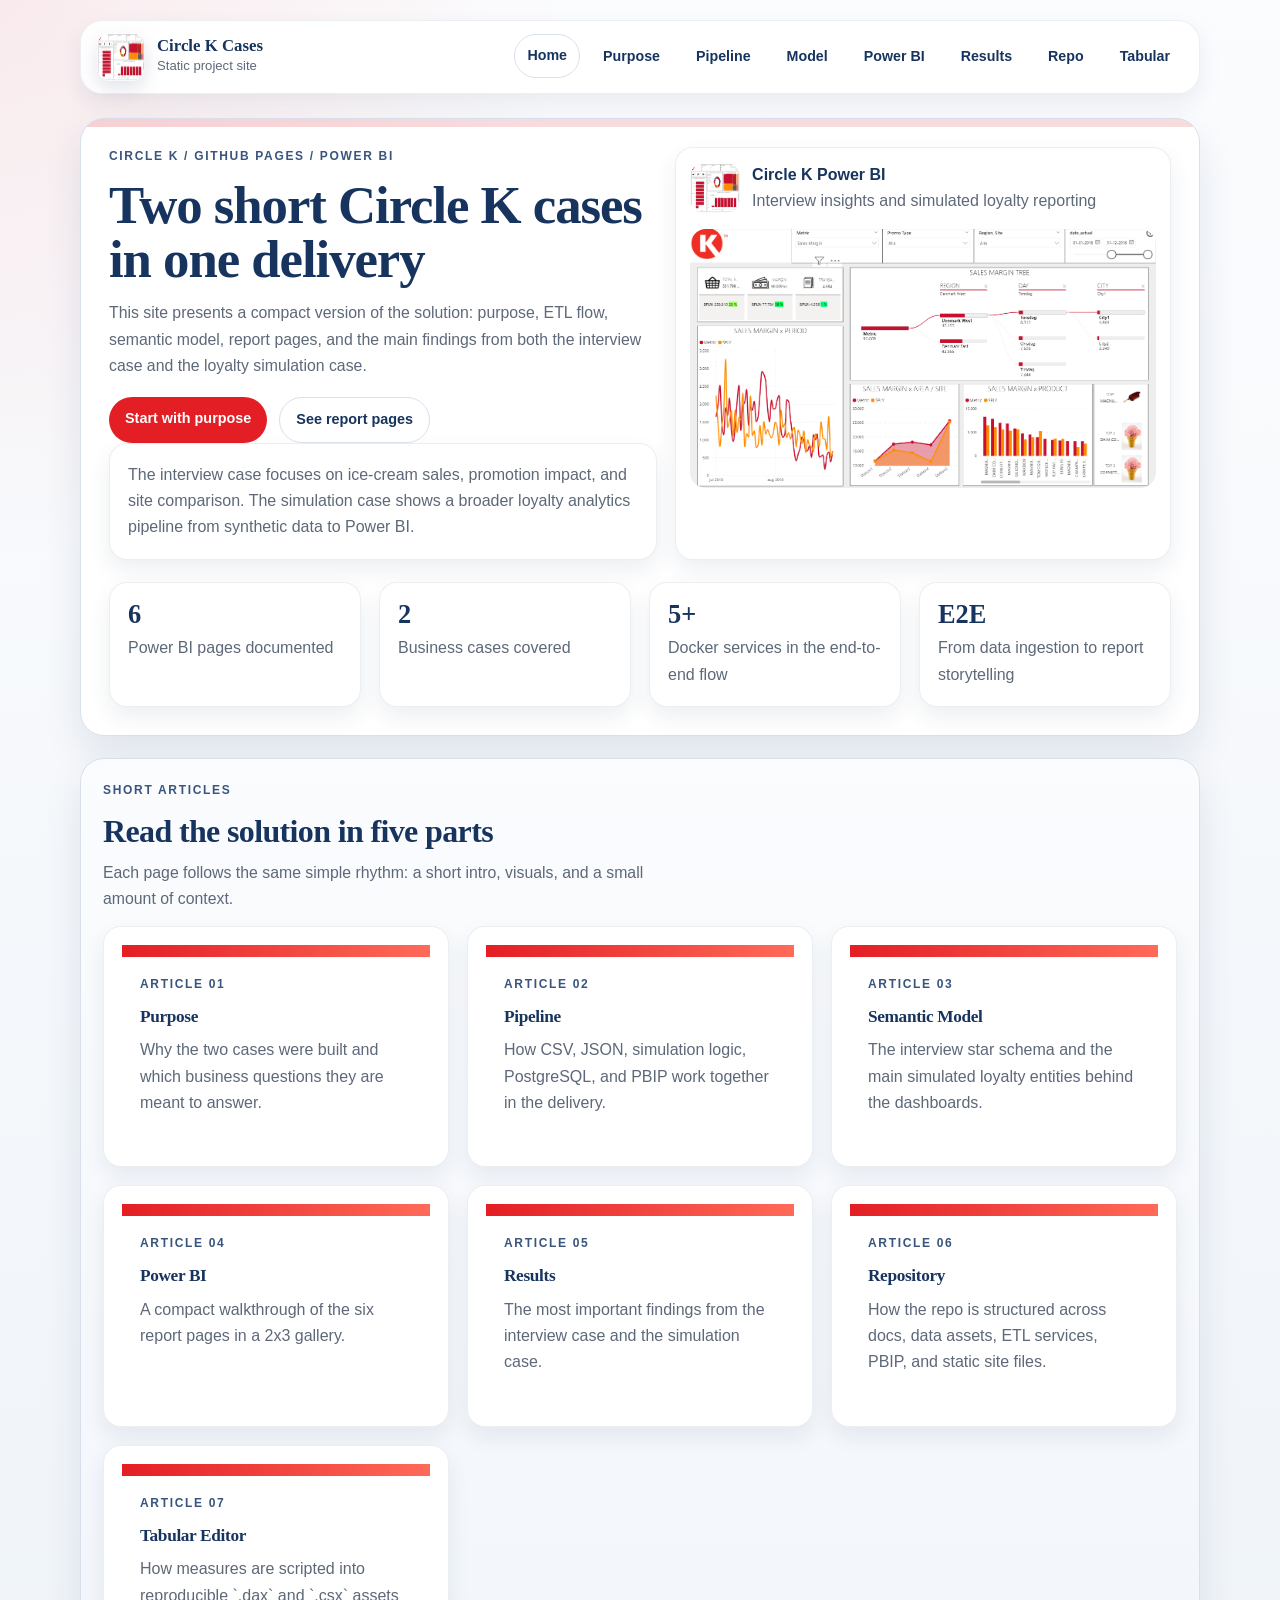
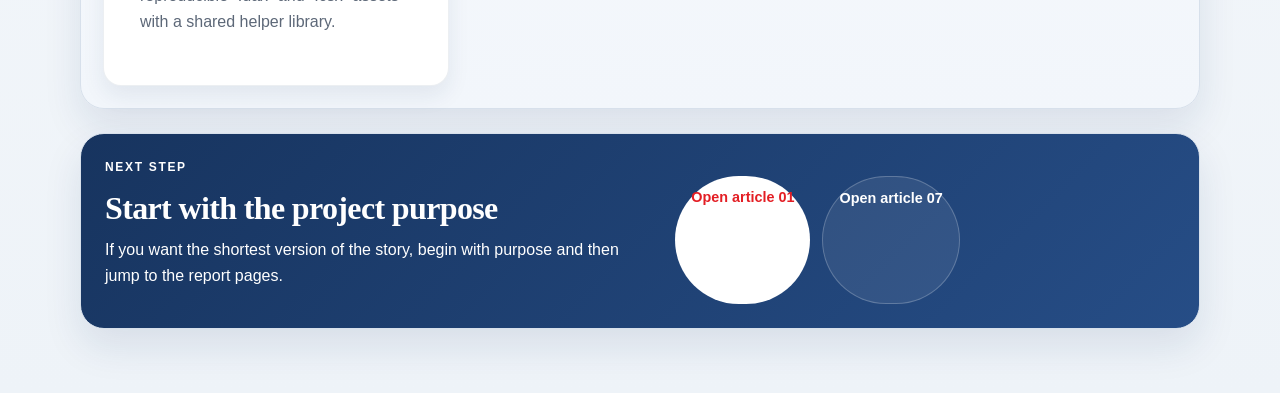
==== site/html/index.html @ 90e8ce18 "Add project site and refresh root documentation" ====
<!doctype html>
<html lang="en">
<head>
  <meta charset="utf-8" />
  <meta name="viewport" content="width=device-width, initial-scale=1" />
  <title>Circle K | Data & Analytics Cases</title>
  <meta name="description" content="Static GitHub Pages-ready site for the Circle K interview and loyalty simulation cases." />
  <link rel="stylesheet" href="../css/base.css" />
  <link rel="stylesheet" href="../css/layout.css" />
  <link rel="stylesheet" href="../css/blocks.css" />
</head>
<body>
  <div class="site-shell">
    <header class="topbar">
      <a class="brand" href="./index.html">
        <img src="../assets/simulation/logo.png" alt="Circle K logo" />
        <div>
          <div class="brand-title">Circle K Cases</div>
          <div class="brand-subtitle">Static project site</div>
        </div>
      </a>
      <nav class="nav-links" aria-label="Main navigation">
        <a class="active" href="./index.html">Home</a>
        <a href="./project-purpose.html">Purpose</a>
        <a href="./architecture-pipeline.html">Pipeline</a>
        <a href="./semantic-model.html">Model</a>
        <a href="./power-bi-report.html">Power BI</a>
        <a href="./results.html">Results</a>
        <a href="./repository.html">Repo</a>
        <a href="./tabular-editor.html">Tabular</a>
      </nav>
    </header>

    <section class="hero">
      <div class="hero-grid">
        <div>
          <div class="eyebrow">Circle K / GitHub Pages / Power BI</div>
          <h1>Two short Circle K cases in one delivery</h1>
          <p class="lead">
            This site presents a compact version of the solution: purpose, ETL flow, semantic model,
            report pages, and the main findings from both the interview case and the loyalty simulation case.
          </p>
          <div class="button-row">
            <a class="button button-primary" href="./project-purpose.html">Start with purpose</a>
            <a class="button button-secondary" href="./power-bi-report.html">See report pages</a>
          </div>
          <div class="hero-note">
            The interview case focuses on ice-cream sales, promotion impact, and site comparison.
            The simulation case shows a broader loyalty analytics pipeline from synthetic data to Power BI.
          </div>
        </div>

        <div class="visual-card">
          <div class="visual-header">
            <img src="../assets/simulation/logo.png" alt="Circle K logo" />
            <div>
              <strong style="display:block; color: var(--ck-blue);">Circle K Power BI</strong>
              <span>Interview insights and simulated loyalty reporting</span>
            </div>
          </div>
          <img src="../assets/interview/page1.png" alt="Circle K dashboard overview" />
        </div>
      </div>

      <div class="stats-grid">
        <div class="stat-card">
          <strong>6</strong>
          <span>Power BI pages documented</span>
        </div>
        <div class="stat-card">
          <strong>2</strong>
          <span>Business cases covered</span>
        </div>
        <div class="stat-card">
          <strong>5+</strong>
          <span>Docker services in the end-to-end flow</span>
        </div>
        <div class="stat-card">
          <strong>E2E</strong>
          <span>From data ingestion to report storytelling</span>
        </div>
      </div>
    </section>

    <section class="section-panel">
      <div class="section-header">
        <div class="kicker">Short articles</div>
        <h2>Read the solution in five parts</h2>
        <p class="lead">
          Each page follows the same simple rhythm: a short intro, visuals, and a small amount of context.
        </p>
      </div>

        <div class="article-grid">
        <a class="feature-card" href="./project-purpose.html">
          <div class="card-band"></div>
          <div class="feature-copy">
            <div class="tile-meta">Article 01</div>
            <h3>Purpose</h3>
            <p>Why the two cases were built and which business questions they are meant to answer.</p>
          </div>
        </a>

        <a class="feature-card" href="./architecture-pipeline.html">
          <div class="card-band"></div>
          <div class="feature-copy">
            <div class="tile-meta">Article 02</div>
            <h3>Pipeline</h3>
            <p>How CSV, JSON, simulation logic, PostgreSQL, and PBIP work together in the delivery.</p>
          </div>
        </a>

        <a class="feature-card" href="./semantic-model.html">
          <div class="card-band"></div>
          <div class="feature-copy">
            <div class="tile-meta">Article 03</div>
            <h3>Semantic Model</h3>
            <p>The interview star schema and the main simulated loyalty entities behind the dashboards.</p>
          </div>
        </a>

        <a class="feature-card" href="./power-bi-report.html">
          <div class="card-band"></div>
          <div class="feature-copy">
            <div class="tile-meta">Article 04</div>
            <h3>Power BI</h3>
            <p>A compact walkthrough of the six report pages in a 2x3 gallery.</p>
          </div>
        </a>

        <a class="feature-card" href="./results.html">
          <div class="card-band"></div>
          <div class="feature-copy">
            <div class="tile-meta">Article 05</div>
            <h3>Results</h3>
            <p>The most important findings from the interview case and the simulation case.</p>
          </div>
        </a>

        <a class="feature-card" href="./repository.html">
          <div class="card-band"></div>
          <div class="feature-copy">
            <div class="tile-meta">Article 06</div>
            <h3>Repository</h3>
            <p>How the repo is structured across docs, data assets, ETL services, PBIP, and static site files.</p>
          </div>
        </a>

        <a class="feature-card" href="./tabular-editor.html">
          <div class="card-band"></div>
          <div class="feature-copy">
            <div class="tile-meta">Article 07</div>
            <h3>Tabular Editor</h3>
            <p>How measures are scripted into reproducible `.dax` and `.csx` assets with a shared helper library.</p>
          </div>
        </a>
      </div>
    </section>

    <section class="footer-cta">
      <div>
        <div class="kicker">Next step</div>
        <h2>Start with the project purpose</h2>
        <p>
          If you want the shortest version of the story, begin with purpose and then jump to the report pages.
        </p>
      </div>
      <div class="button-row">
        <a class="button button-primary" href="./project-purpose.html">Open article 01</a>
        <a class="button button-secondary" href="./tabular-editor.html">Open article 07</a>
      </div>
    </section>
  </div>
</body>
</html>
---- site/css/base.css ----
:root {
  --ck-red: #e31e24;
  --ck-red-deep: #bf171d;
  --ck-blue: #17345f;
  --ck-blue-soft: #39557e;
  --ck-ice: #edf3fb;
  --ck-paper: #ffffff;
  --ck-paper-soft: #f8fafc;
  --ck-ink: #18212e;
  --ck-muted: #5d6878;
  --ck-line: #d7e0eb;
  --shadow-lg: 0 18px 38px rgba(23, 52, 95, 0.1);
  --shadow-sm: 0 10px 22px rgba(23, 52, 95, 0.08);
  --radius-xl: 24px;
  --radius-lg: 18px;
  --content: 1160px;
}

* {
  box-sizing: border-box;
}

html {
  scroll-behavior: smooth;
}

body {
  background:
    radial-gradient(circle at top left, rgba(227, 30, 36, 0.08), transparent 24%),
    linear-gradient(180deg, #fbfcfe 0%, #eef3f8 100%);
  color: var(--ck-ink);
  font-family: "Segoe UI", "Trebuchet MS", sans-serif;
  line-height: 1.65;
  margin: 0;
}

a {
  color: inherit;
}

img {
  display: block;
  max-width: 100%;
}

h1,
h2,
h3 {
  color: var(--ck-blue);
  font-family: Georgia, "Times New Roman", serif;
  letter-spacing: -0.02em;
  margin: 0;
}

h1 {
  font-size: clamp(2.1rem, 4.7vw, 3.3rem);
  line-height: 1.02;
  margin-bottom: 14px;
}

h2 {
  font-size: clamp(1.4rem, 3vw, 2rem);
  line-height: 1.15;
  margin-bottom: 10px;
}

h3 {
  font-size: 1.08rem;
  margin-bottom: 6px;
}

p {
  margin: 0 0 14px;
}

ul {
  margin: 0;
  padding-left: 20px;
}

li {
  margin-bottom: 8px;
}

.lead {
  color: var(--ck-muted);
  font-size: 0.99rem;
  max-width: 62ch;
}

.eyebrow,
.kicker,
.page-meta,
.tile-meta {
  color: var(--ck-blue-soft);
  font-size: 0.75rem;
  font-weight: 800;
  letter-spacing: 0.14em;
  text-transform: uppercase;
}

.eyebrow,
.kicker,
.page-meta {
  margin-bottom: 12px;
}
---- site/css/layout.css ----
.site-shell {
  margin: 0 auto;
  max-width: var(--content);
  padding: 20px 20px 64px;
}

.topbar {
  align-items: center;
  backdrop-filter: blur(10px);
  background: rgba(255, 255, 255, 0.94);
  border: 1px solid rgba(23, 52, 95, 0.08);
  border-radius: 22px;
  box-shadow: var(--shadow-sm);
  display: flex;
  gap: 14px;
  justify-content: space-between;
  margin-bottom: 24px;
  padding: 12px 16px;
  position: sticky;
  top: 16px;
  z-index: 20;
}

.brand {
  align-items: center;
  display: flex;
  gap: 12px;
  text-decoration: none;
}

.brand img {
  border-radius: 14px;
  box-shadow: 0 8px 18px rgba(23, 52, 95, 0.12);
  height: 48px;
  width: 48px;
}

.brand-title {
  color: var(--ck-blue);
  font-family: Georgia, "Times New Roman", serif;
  font-size: 1.05rem;
  font-weight: 700;
  line-height: 1.1;
}

.brand-subtitle {
  color: var(--ck-muted);
  font-size: 0.82rem;
}

.nav-links {
  display: flex;
  flex-wrap: wrap;
  gap: 10px;
}

.nav-links a {
  border: 1px solid transparent;
  border-radius: 999px;
  color: var(--ck-blue);
  font-size: 0.89rem;
  font-weight: 700;
  padding: 9px 12px;
  text-decoration: none;
  transition: background 0.18s ease, border-color 0.18s ease, transform 0.18s ease;
}

.nav-links a:hover,
.nav-links a.active {
  background: var(--ck-paper);
  border-color: var(--ck-line);
  transform: translateY(-1px);
}

.hero-grid,
.page-hero-grid,
.stats-grid,
.article-grid,
.gallery-grid,
.story-grid,
.article-layout,
.footer-cta {
  display: grid;
  gap: 18px;
}

.hero-grid,
.page-hero-grid,
.article-layout,
.footer-cta {
  grid-template-columns: 1.05fr 0.95fr;
}

.stats-grid {
  grid-template-columns: repeat(4, minmax(0, 1fr));
  margin-top: 22px;
}

.article-grid {
  grid-template-columns: repeat(3, minmax(0, 1fr));
}

.gallery-grid {
  grid-template-columns: repeat(3, minmax(0, 1fr));
}

.story-grid {
  grid-template-columns: repeat(2, minmax(0, 1fr));
}

.sidebar-column {
  display: grid;
  gap: 18px;
  height: fit-content;
  position: sticky;
  top: 100px;
}

.button-row {
  display: flex;
  flex-wrap: wrap;
  gap: 12px;
  margin-top: 18px;
}

.tag-row {
  display: flex;
  flex-wrap: wrap;
  gap: 10px;
}

@media (max-width: 980px) {
  .hero-grid,
  .page-hero-grid,
  .article-layout,
  .footer-cta,
  .stats-grid,
  .article-grid,
  .gallery-grid,
  .story-grid {
    grid-template-columns: 1fr;
  }

  .sidebar-column {
    position: static;
  }
}

@media (max-width: 760px) {
  .topbar {
    align-items: flex-start;
    flex-direction: column;
  }

  .site-shell {
    padding-inline: 14px;
  }
}
---- site/css/blocks.css ----
.hero,
.page-hero,
.section-panel,
.footer-cta {
  border: 1px solid var(--ck-line);
  border-radius: var(--radius-xl);
  box-shadow: var(--shadow-lg);
}

.hero,
.page-hero {
  background:
    linear-gradient(180deg, rgba(227, 30, 36, 0.14) 0, rgba(227, 30, 36, 0.14) 8px, #ffffff 8px, #ffffff 100%);
  overflow: hidden;
  padding: 28px;
}

.page-hero {
  margin-bottom: 20px;
  padding: 24px;
}

.section-panel {
  background: linear-gradient(180deg, #fbfcfe 0%, #f2f6fb 100%);
  margin-top: 22px;
  padding: 22px;
}

.section-panel.plain {
  background: var(--ck-paper);
}

.button {
  border-radius: 999px;
  font-size: 0.9rem;
  font-weight: 800;
  padding: 10px 16px;
  text-decoration: none;
  transition: transform 0.18s ease, box-shadow 0.18s ease;
}

.button:hover {
  box-shadow: 0 12px 24px rgba(23, 52, 95, 0.16);
  transform: translateY(-1px);
}

.button-primary {
  background: var(--ck-red);
  color: #fff;
}

.button-secondary {
  background: #fff;
  border: 1px solid var(--ck-line);
  color: var(--ck-blue);
}

.hero-note,
.quote-block,
.sidebar-card,
.story-card,
.stat-card,
.feature-card,
.gallery-card,
.visual-card,
.article-body {
  background: var(--ck-paper);
  border: 1px solid rgba(23, 52, 95, 0.08);
  border-radius: var(--radius-lg);
  box-shadow: var(--shadow-sm);
}

.hero-note,
.quote-block,
.sidebar-card,
.story-card,
.stat-card,
.feature-card,
.gallery-card,
.article-body {
  padding: 18px;
}

.quote-block,
.hero-note {
  color: var(--ck-muted);
}

.visual-card {
  overflow: hidden;
  padding: 14px;
}

.visual-card img,
.gallery-card img,
.feature-card img {
  border-radius: 16px;
}

.visual-header {
  align-items: center;
  display: flex;
  gap: 12px;
  margin-bottom: 14px;
}

.visual-header img {
  border-radius: 14px;
  height: 50px;
  width: 50px;
}

.visual-header span,
.story-card p,
.feature-card p,
.gallery-card p,
.sidebar-card p,
.stat-card span {
  color: var(--ck-muted);
}

.stat-card strong {
  color: var(--ck-blue);
  display: block;
  font-family: Georgia, "Times New Roman", serif;
  font-size: 1.65rem;
  line-height: 1;
  margin-bottom: 8px;
}

.feature-card,
.gallery-card {
  overflow: hidden;
  text-decoration: none;
}

.card-band {
  background: linear-gradient(90deg, var(--ck-red) 0%, #ff6a59 100%);
  height: 12px;
}

.feature-copy,
.gallery-copy {
  padding: 18px;
}

.tile-meta {
  margin-bottom: 8px;
}

.tag {
  background: rgba(227, 30, 36, 0.1);
  border-radius: 999px;
  color: var(--ck-red-deep);
  display: inline-flex;
  font-size: 0.8rem;
  font-weight: 800;
  padding: 6px 10px;
}

.article-body section + section {
  border-top: 1px solid var(--ck-line);
  margin-top: 20px;
  padding-top: 20px;
}

.footer-cta {
  background: linear-gradient(135deg, #17345f 0%, #264d86 100%);
  color: #fff;
  margin-top: 24px;
  padding: 24px;
}

.footer-cta h2,
.footer-cta p,
.footer-cta .kicker {
  color: #fff;
}

.footer-cta .button-primary {
  background: #fff;
  color: var(--ck-red);
}

.footer-cta .button-secondary {
  background: rgba(255, 255, 255, 0.08);
  border-color: rgba(255, 255, 255, 0.22);
  color: #fff;
}
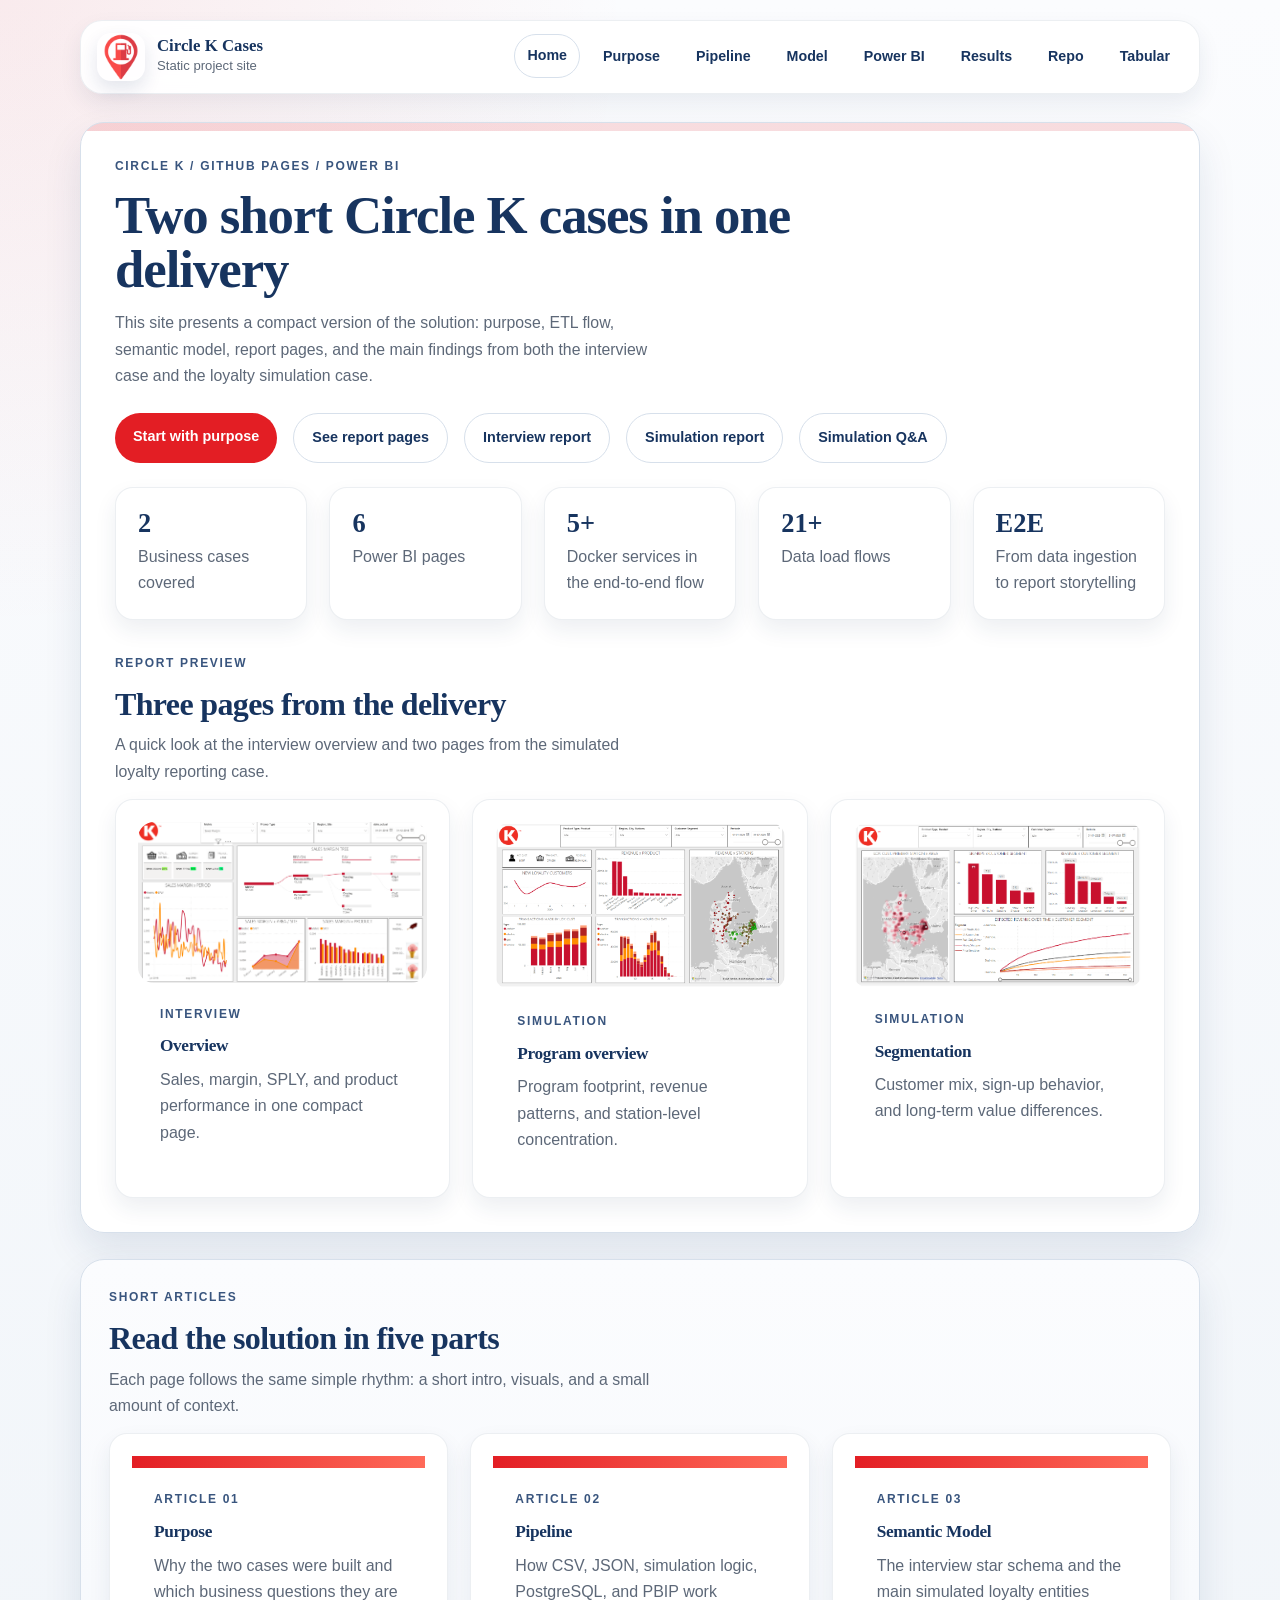
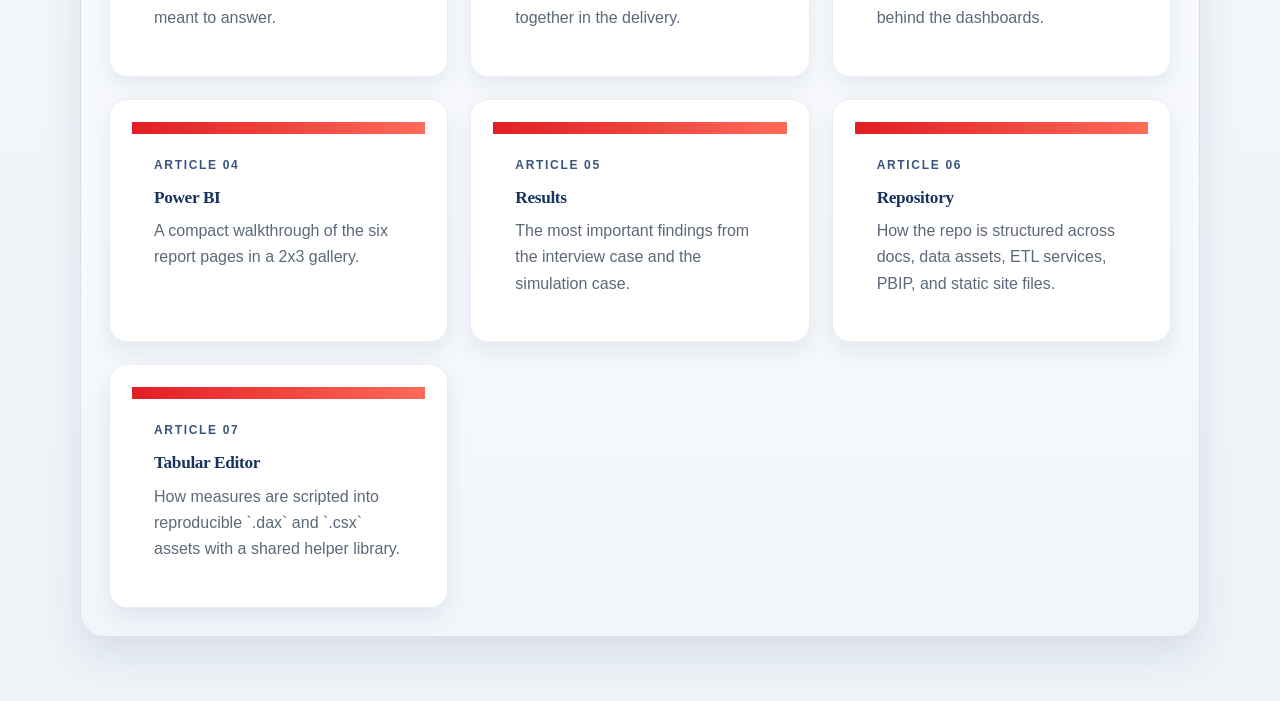
==== commit bca0aa89: "Refine homepage and repository site sections" ====
--- a/site/html/index.html
+++ b/site/html/index.html
@@ -31,53 +31,81 @@
       </nav>
     </header>
 
-    <section class="hero">
-      <div class="hero-grid">
-        <div>
-          <div class="eyebrow">Circle K / GitHub Pages / Power BI</div>
-          <h1>Two short Circle K cases in one delivery</h1>
-          <p class="lead">
-            This site presents a compact version of the solution: purpose, ETL flow, semantic model,
-            report pages, and the main findings from both the interview case and the loyalty simulation case.
-          </p>
-          <div class="button-row">
-            <a class="button button-primary" href="./project-purpose.html">Start with purpose</a>
-            <a class="button button-secondary" href="./power-bi-report.html">See report pages</a>
-          </div>
-          <div class="hero-note">
-            The interview case focuses on ice-cream sales, promotion impact, and site comparison.
-            The simulation case shows a broader loyalty analytics pipeline from synthetic data to Power BI.
-          </div>
-        </div>
+    <section class="hero home-hero">
+      <div class="home-hero-intro">
+        <div class="eyebrow">Circle K / GitHub Pages / Power BI</div>
+        <h1>Two short Circle K cases in one delivery</h1>
+        <p class="lead">
+          This site presents a compact version of the solution: purpose, ETL flow, semantic model,
+          report pages, and the main findings from both the interview case and the loyalty simulation case.
+        </p>
+      </div>
 
-        <div class="visual-card">
-          <div class="visual-header">
-            <img src="../assets/simulation/logo.png" alt="Circle K logo" />
-            <div>
-              <strong style="display:block; color: var(--ck-blue);">Circle K Power BI</strong>
-              <span>Interview insights and simulated loyalty reporting</span>
-            </div>
-          </div>
-          <img src="../assets/interview/page1.png" alt="Circle K dashboard overview" />
-        </div>
+      <div class="button-row hero-actions">
+        <a class="button button-primary" href="./project-purpose.html">Start with purpose</a>
+        <a class="button button-secondary" href="./power-bi-report.html">See report pages</a>
+        <a class="button button-secondary" href="https://github.com/AbrahimBorgiPrivat/Cirkle-K/blob/main/docs/interview/Homework%20-%20Circle%20K.pdf" target="_blank" rel="noreferrer">Interview report</a>
+        <a class="button button-secondary" href="https://github.com/AbrahimBorgiPrivat/Cirkle-K/blob/main/docs/simulation/Abrahim_Borgi_CircleK_Simulation_Project.pdf" target="_blank" rel="noreferrer">Simulation report</a>
+        <a class="button button-secondary" href="https://github.com/AbrahimBorgiPrivat/Cirkle-K/blob/main/docs/simulation/Abrahim_Borgi_CircleK_Case_QA.pdf" target="_blank" rel="noreferrer">Simulation Q&amp;A</a>
       </div>
 
       <div class="stats-grid">
         <div class="stat-card">
-          <strong>6</strong>
-          <span>Power BI pages documented</span>
+          <strong>2</strong>
+          <span>Business cases covered</span>
         </div>
         <div class="stat-card">
-          <strong>2</strong>
-          <span>Business cases covered</span>
+          <strong>6</strong>
+          <span>Power BI pages</span>
         </div>
         <div class="stat-card">
           <strong>5+</strong>
           <span>Docker services in the end-to-end flow</span>
         </div>
         <div class="stat-card">
+          <strong>21+</strong>
+          <span>Data load flows</span>
+        </div>
+        <div class="stat-card">
           <strong>E2E</strong>
           <span>From data ingestion to report storytelling</span>
+        </div>
+      </div>
+
+      <div class="section-header home-gallery-header">
+        <div class="kicker">Report preview</div>
+        <h2>Three pages from the delivery</h2>
+        <p class="lead">
+          A quick look at the interview overview and two pages from the simulated loyalty reporting case.
+        </p>
+      </div>
+
+      <div class="gallery-grid home-report-grid">
+        <div class="gallery-card">
+          <img src="../assets/interview/page1.png" alt="Interview overview report page" />
+          <div class="gallery-copy">
+            <div class="tile-meta">Interview</div>
+            <h3>Overview</h3>
+            <p>Sales, margin, SPLY, and product performance in one compact page.</p>
+          </div>
+        </div>
+
+        <div class="gallery-card">
+          <img src="../assets/simulation/page1.png" alt="Simulation overview report page" />
+          <div class="gallery-copy">
+            <div class="tile-meta">Simulation</div>
+            <h3>Program overview</h3>
+            <p>Program footprint, revenue patterns, and station-level concentration.</p>
+          </div>
+        </div>
+
+        <div class="gallery-card">
+          <img src="../assets/simulation/page2.png" alt="Simulation segmentation report page" />
+          <div class="gallery-copy">
+            <div class="tile-meta">Simulation</div>
+            <h3>Segmentation</h3>
+            <p>Customer mix, sign-up behavior, and long-term value differences.</p>
+          </div>
         </div>
       </div>
     </section>
@@ -157,19 +185,6 @@
       </div>
     </section>
 
-    <section class="footer-cta">
-      <div>
-        <div class="kicker">Next step</div>
-        <h2>Start with the project purpose</h2>
-        <p>
-          If you want the shortest version of the story, begin with purpose and then jump to the report pages.
-        </p>
-      </div>
-      <div class="button-row">
-        <a class="button button-primary" href="./project-purpose.html">Open article 01</a>
-        <a class="button button-secondary" href="./tabular-editor.html">Open article 07</a>
-      </div>
-    </section>
   </div>
 </body>
 </html>
--- a/site/css/layout.css
+++ b/site/css/layout.css
@@ -14,7 +14,7 @@
   display: flex;
   gap: 14px;
   justify-content: space-between;
-  margin-bottom: 24px;
+  margin-bottom: 28px;
   padding: 12px 16px;
   position: sticky;
   top: 16px;
@@ -81,7 +81,7 @@
 .article-layout,
 .footer-cta {
   display: grid;
-  gap: 18px;
+  gap: 22px;
 }
 
 .hero-grid,
@@ -91,8 +91,12 @@
   grid-template-columns: 1.05fr 0.95fr;
 }
 
+.article-layout {
+  margin-top: 34px;
+}
+
 .stats-grid {
-  grid-template-columns: repeat(4, minmax(0, 1fr));
+  grid-template-columns: repeat(5, minmax(0, 1fr));
   margin-top: 22px;
 }
 
@@ -104,13 +108,17 @@
   grid-template-columns: repeat(3, minmax(0, 1fr));
 }
 
+.gallery-grid.two {
+  grid-template-columns: repeat(2, minmax(0, 1fr));
+}
+
 .story-grid {
   grid-template-columns: repeat(2, minmax(0, 1fr));
 }
 
 .sidebar-column {
   display: grid;
-  gap: 18px;
+  gap: 22px;
   height: fit-content;
   position: sticky;
   top: 100px;
@@ -120,7 +128,7 @@
   display: flex;
   flex-wrap: wrap;
   gap: 12px;
-  margin-top: 18px;
+  margin-top: 20px;
 }
 
 .tag-row {
--- a/site/css/blocks.css
+++ b/site/css/blocks.css
@@ -12,18 +12,18 @@
   background:
     linear-gradient(180deg, rgba(227, 30, 36, 0.14) 0, rgba(227, 30, 36, 0.14) 8px, #ffffff 8px, #ffffff 100%);
   overflow: hidden;
-  padding: 28px;
+  padding: 34px;
 }
 
 .page-hero {
-  margin-bottom: 20px;
-  padding: 24px;
+  margin-bottom: 24px;
+  padding: 30px;
 }
 
 .section-panel {
   background: linear-gradient(180deg, #fbfcfe 0%, #f2f6fb 100%);
-  margin-top: 22px;
-  padding: 22px;
+  margin-top: 26px;
+  padding: 28px;
 }
 
 .section-panel.plain {
@@ -34,7 +34,7 @@
   border-radius: 999px;
   font-size: 0.9rem;
   font-weight: 800;
-  padding: 10px 16px;
+  padding: 12px 18px;
   text-decoration: none;
   transition: transform 0.18s ease, box-shadow 0.18s ease;
 }
@@ -78,7 +78,7 @@
 .feature-card,
 .gallery-card,
 .article-body {
-  padding: 18px;
+  padding: 22px;
 }
 
 .quote-block,
@@ -86,9 +86,79 @@
   color: var(--ck-muted);
 }
 
+.quote-block h3,
+.hero-note h3 {
+  color: var(--ck-blue);
+  font-family: Georgia, "Times New Roman", serif;
+  font-size: 1.2rem;
+  margin-bottom: 10px;
+}
+
+.hero .button-row {
+  gap: 16px;
+  margin-bottom: 24px;
+  margin-top: 24px;
+}
+
+.home-hero-intro {
+  max-width: 760px;
+}
+
+.hero-actions {
+  margin-top: 26px;
+}
+
+.home-gallery-header {
+  margin-top: 34px;
+}
+
+.compact-list {
+  display: grid;
+  gap: 10px;
+  list-style: none;
+  margin: 0;
+  padding: 0;
+}
+
+.compact-list li {
+  border-top: 1px solid rgba(23, 52, 95, 0.08);
+  padding-top: 10px;
+}
+
+.compact-list li:first-child {
+  border-top: 0;
+  padding-top: 0;
+}
+
+.quote-block p:last-child,
+.hero-note p:last-child,
+.sidebar-card p:last-child,
+.gallery-copy p:last-child,
+.feature-copy p:last-child,
+.article-body p:last-child {
+  margin-bottom: 0;
+}
+
 .visual-card {
   overflow: hidden;
   padding: 14px;
+}
+
+.repo-visual {
+  padding: 0;
+}
+
+.repo-tree {
+  background:
+    linear-gradient(180deg, rgba(227, 30, 36, 0.08) 0, rgba(227, 30, 36, 0.08) 8px, #f7fafe 8px, #f7fafe 100%);
+  color: var(--ck-blue);
+  font-family: Consolas, "Courier New", monospace;
+  font-size: 0.94rem;
+  line-height: 1.65;
+  margin: 0;
+  overflow-x: auto;
+  padding: 24px 26px;
+  white-space: pre;
 }
 
 .visual-card img,
@@ -141,7 +211,7 @@
 
 .feature-copy,
 .gallery-copy {
-  padding: 18px;
+  padding: 22px;
 }
 
 .tile-meta {
@@ -160,8 +230,8 @@
 
 .article-body section + section {
   border-top: 1px solid var(--ck-line);
-  margin-top: 20px;
-  padding-top: 20px;
+  margin-top: 24px;
+  padding-top: 24px;
 }
 
 .footer-cta {
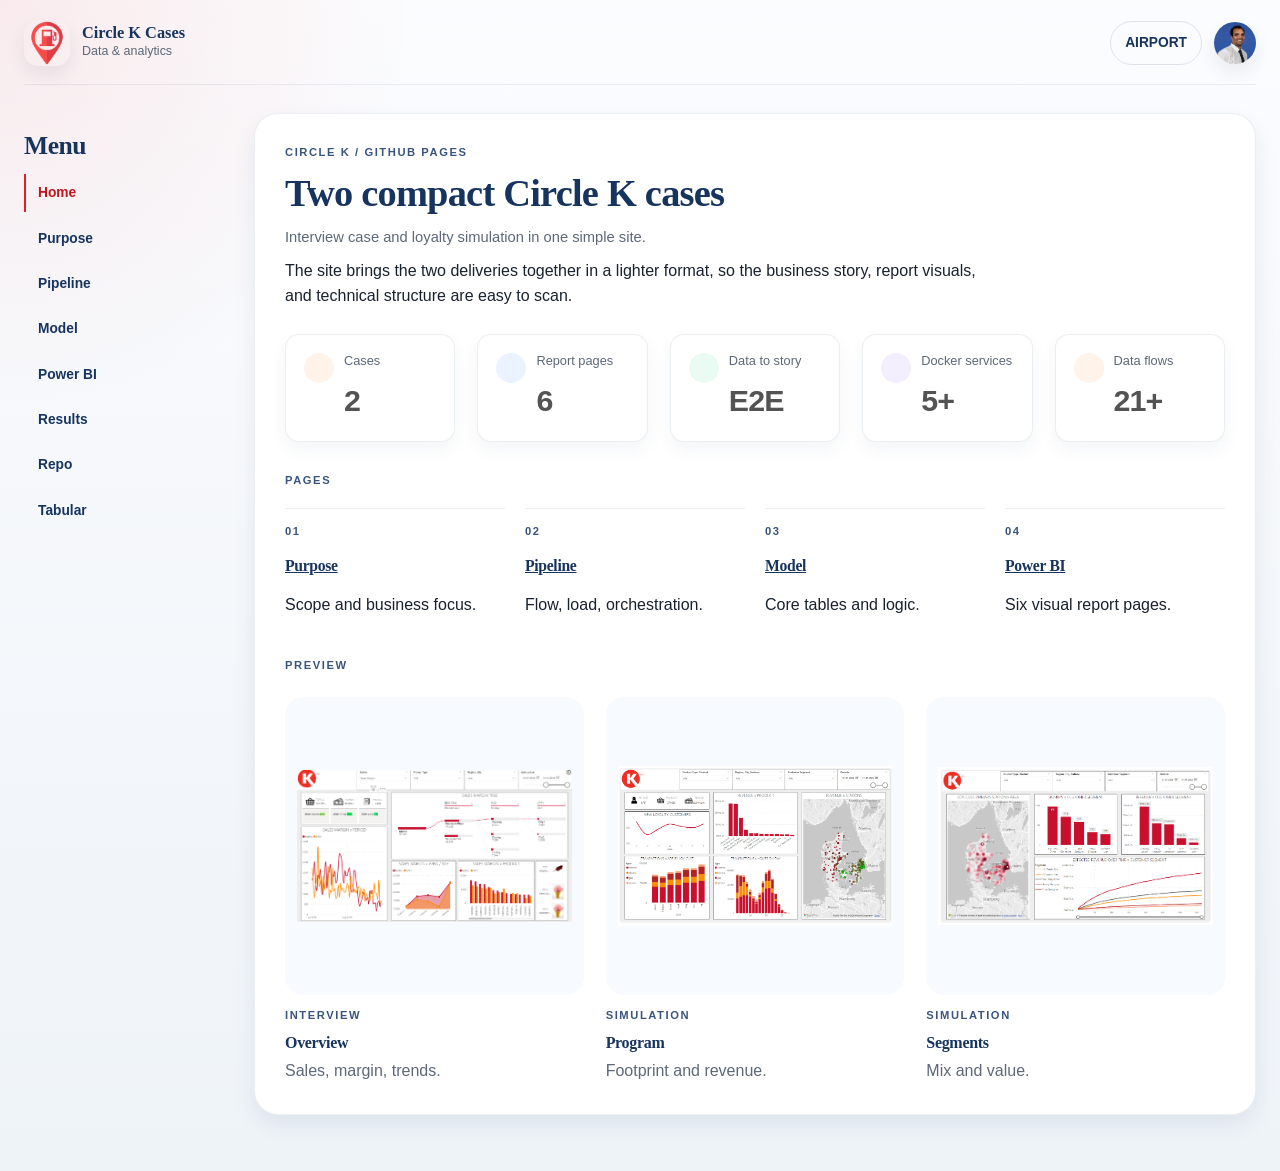
==== commit 1fb30ba6: "Modified design for github pages" ====
--- a/site/html/index.html
+++ b/site/html/index.html
@@ -3,7 +3,7 @@
 <head>
   <meta charset="utf-8" />
   <meta name="viewport" content="width=device-width, initial-scale=1" />
-  <title>Circle K | Data & Analytics Cases</title>
+  <title>Circle K | Data &amp; Analytics Cases</title>
   <meta name="description" content="Static GitHub Pages-ready site for the Circle K interview and loyalty simulation cases." />
   <link rel="stylesheet" href="../css/base.css" />
   <link rel="stylesheet" href="../css/layout.css" />
@@ -16,175 +16,127 @@
         <img src="../assets/simulation/logo.png" alt="Circle K logo" />
         <div>
           <div class="brand-title">Circle K Cases</div>
-          <div class="brand-subtitle">Static project site</div>
+          <div class="brand-subtitle">Data &amp; analytics</div>
         </div>
       </a>
-      <nav class="nav-links" aria-label="Main navigation">
-        <a class="active" href="./index.html">Home</a>
-        <a href="./project-purpose.html">Purpose</a>
-        <a href="./architecture-pipeline.html">Pipeline</a>
-        <a href="./semantic-model.html">Model</a>
-        <a href="./power-bi-report.html">Power BI</a>
-        <a href="./results.html">Results</a>
-        <a href="./repository.html">Repo</a>
-        <a href="./tabular-editor.html">Tabular</a>
-      </nav>
+      <div class="topbar-actions">
+        <a class="topbar-link" href="https://abrahimborgiprivat.github.io/AIRPORT/html/index.html" target="_blank" rel="noreferrer">AIRPORT</a>
+        <img class="topbar-profile" src="../assets/profile/AbrahimProfilePicture.jpg" alt="Abrahim Borgi profile picture" />
+      </div>
     </header>
 
-    <section class="hero home-hero">
-      <div class="home-hero-intro">
-        <div class="eyebrow">Circle K / GitHub Pages / Power BI</div>
-        <h1>Two short Circle K cases in one delivery</h1>
-        <p class="lead">
-          This site presents a compact version of the solution: purpose, ETL flow, semantic model,
-          report pages, and the main findings from both the interview case and the loyalty simulation case.
-        </p>
-      </div>
+    <div class="page-layout">
+      <aside class="side-menu">
+        <h2 class="side-menu-title">Menu</h2>
+        <nav class="side-nav" aria-label="Main navigation">
+          <a class="topbar-link active" href="./index.html">Home</a>
+          <a class="topbar-link" href="./project-purpose.html">Purpose</a>
+          <a class="topbar-link" href="./architecture-pipeline.html">Pipeline</a>
+          <a class="topbar-link" href="./semantic-model.html">Model</a>
+          <a class="topbar-link" href="./power-bi-report.html">Power BI</a>
+          <a class="topbar-link" href="./results.html">Results</a>
+          <a class="topbar-link" href="./repository.html">Repo</a>
+          <a class="topbar-link" href="./tabular-editor.html">Tabular</a>
+        </nav>
+      </aside>
 
-      <div class="button-row hero-actions">
-        <a class="button button-primary" href="./project-purpose.html">Start with purpose</a>
-        <a class="button button-secondary" href="./power-bi-report.html">See report pages</a>
-        <a class="button button-secondary" href="https://github.com/AbrahimBorgiPrivat/Cirkle-K/blob/main/docs/interview/Homework%20-%20Circle%20K.pdf" target="_blank" rel="noreferrer">Interview report</a>
-        <a class="button button-secondary" href="https://github.com/AbrahimBorgiPrivat/Cirkle-K/blob/main/docs/simulation/Abrahim_Borgi_CircleK_Simulation_Project.pdf" target="_blank" rel="noreferrer">Simulation report</a>
-        <a class="button button-secondary" href="https://github.com/AbrahimBorgiPrivat/Cirkle-K/blob/main/docs/simulation/Abrahim_Borgi_CircleK_Case_QA.pdf" target="_blank" rel="noreferrer">Simulation Q&amp;A</a>
-      </div>
+      <main class="content-column">
+        <section class="hero">
+          <div class="home-hero-intro">
+            <div class="eyebrow">Circle K / GitHub Pages</div>
+            <h1>Two compact Circle K cases</h1>
+            <p class="lead">Interview case and loyalty simulation in one simple site.</p>
+            <p>
+              The site brings the two deliveries together in a lighter format, so the business story,
+              report visuals, and technical structure are easy to scan.
+            </p>
+          </div>
 
-      <div class="stats-grid">
-        <div class="stat-card">
-          <strong>2</strong>
-          <span>Business cases covered</span>
-        </div>
-        <div class="stat-card">
-          <strong>6</strong>
-          <span>Power BI pages</span>
-        </div>
-        <div class="stat-card">
-          <strong>5+</strong>
-          <span>Docker services in the end-to-end flow</span>
-        </div>
-        <div class="stat-card">
-          <strong>21+</strong>
-          <span>Data load flows</span>
-        </div>
-        <div class="stat-card">
-          <strong>E2E</strong>
-          <span>From data ingestion to report storytelling</span>
-        </div>
-      </div>
+          <div class="stats-grid home-stats-grid">
+            <div class="stat-card">
+              <span>Cases</span>
+              <strong>2</strong>
+            </div>
+            <div class="stat-card">
+              <span>Report pages</span>
+              <strong>6</strong>
+            </div>
+            <div class="stat-card">
+              <span>Data to story</span>
+              <strong>E2E</strong>
+            </div>
+            <div class="stat-card">
+              <span>Docker services</span>
+              <strong>5+</strong>
+            </div>
+            <div class="stat-card">
+              <span>Data flows</span>
+              <strong>21+</strong>
+            </div>
+          </div>
 
-      <div class="section-header home-gallery-header">
-        <div class="kicker">Report preview</div>
-        <h2>Three pages from the delivery</h2>
-        <p class="lead">
-          A quick look at the interview overview and two pages from the simulated loyalty reporting case.
-        </p>
-      </div>
+          <div class="section-header">
+            <div class="kicker">Pages</div>
+          </div>
 
-      <div class="gallery-grid home-report-grid">
-        <div class="gallery-card">
-          <img src="../assets/interview/page1.png" alt="Interview overview report page" />
-          <div class="gallery-copy">
-            <div class="tile-meta">Interview</div>
-            <h3>Overview</h3>
-            <p>Sales, margin, SPLY, and product performance in one compact page.</p>
+          <div class="simple-list">
+            <div class="simple-list-item">
+              <div class="tile-meta">01</div>
+              <h3><a href="./project-purpose.html">Purpose</a></h3>
+              <p>Scope and business focus.</p>
+            </div>
+            <div class="simple-list-item">
+              <div class="tile-meta">02</div>
+              <h3><a href="./architecture-pipeline.html">Pipeline</a></h3>
+              <p>Flow, load, orchestration.</p>
+            </div>
+            <div class="simple-list-item">
+              <div class="tile-meta">03</div>
+              <h3><a href="./semantic-model.html">Model</a></h3>
+              <p>Core tables and logic.</p>
+            </div>
+            <div class="simple-list-item">
+              <div class="tile-meta">04</div>
+              <h3><a href="./power-bi-report.html">Power BI</a></h3>
+              <p>Six visual report pages.</p>
+            </div>
           </div>
-        </div>
 
-        <div class="gallery-card">
-          <img src="../assets/simulation/page1.png" alt="Simulation overview report page" />
-          <div class="gallery-copy">
-            <div class="tile-meta">Simulation</div>
-            <h3>Program overview</h3>
-            <p>Program footprint, revenue patterns, and station-level concentration.</p>
+          <div class="section-header home-gallery-header">
+            <div class="kicker">Preview</div>
           </div>
-        </div>
 
-        <div class="gallery-card">
-          <img src="../assets/simulation/page2.png" alt="Simulation segmentation report page" />
-          <div class="gallery-copy">
-            <div class="tile-meta">Simulation</div>
-            <h3>Segmentation</h3>
-            <p>Customer mix, sign-up behavior, and long-term value differences.</p>
+          <div class="gallery-grid home-report-grid">
+            <div class="gallery-card">
+              <img src="../assets/interview/page1.png" alt="Interview overview report page" />
+              <div class="gallery-copy">
+                <div class="tile-meta">Interview</div>
+                <h3>Overview</h3>
+                <p>Sales, margin, trends.</p>
+              </div>
+            </div>
+
+            <div class="gallery-card">
+              <img src="../assets/simulation/page1.png" alt="Simulation overview report page" />
+              <div class="gallery-copy">
+                <div class="tile-meta">Simulation</div>
+                <h3>Program</h3>
+                <p>Footprint and revenue.</p>
+              </div>
+            </div>
+
+            <div class="gallery-card">
+              <img src="../assets/simulation/page2.png" alt="Simulation segmentation report page" />
+              <div class="gallery-copy">
+                <div class="tile-meta">Simulation</div>
+                <h3>Segments</h3>
+                <p>Mix and value.</p>
+              </div>
+            </div>
           </div>
-        </div>
-      </div>
-    </section>
-
-    <section class="section-panel">
-      <div class="section-header">
-        <div class="kicker">Short articles</div>
-        <h2>Read the solution in five parts</h2>
-        <p class="lead">
-          Each page follows the same simple rhythm: a short intro, visuals, and a small amount of context.
-        </p>
-      </div>
-
-        <div class="article-grid">
-        <a class="feature-card" href="./project-purpose.html">
-          <div class="card-band"></div>
-          <div class="feature-copy">
-            <div class="tile-meta">Article 01</div>
-            <h3>Purpose</h3>
-            <p>Why the two cases were built and which business questions they are meant to answer.</p>
-          </div>
-        </a>
-
-        <a class="feature-card" href="./architecture-pipeline.html">
-          <div class="card-band"></div>
-          <div class="feature-copy">
-            <div class="tile-meta">Article 02</div>
-            <h3>Pipeline</h3>
-            <p>How CSV, JSON, simulation logic, PostgreSQL, and PBIP work together in the delivery.</p>
-          </div>
-        </a>
-
-        <a class="feature-card" href="./semantic-model.html">
-          <div class="card-band"></div>
-          <div class="feature-copy">
-            <div class="tile-meta">Article 03</div>
-            <h3>Semantic Model</h3>
-            <p>The interview star schema and the main simulated loyalty entities behind the dashboards.</p>
-          </div>
-        </a>
-
-        <a class="feature-card" href="./power-bi-report.html">
-          <div class="card-band"></div>
-          <div class="feature-copy">
-            <div class="tile-meta">Article 04</div>
-            <h3>Power BI</h3>
-            <p>A compact walkthrough of the six report pages in a 2x3 gallery.</p>
-          </div>
-        </a>
-
-        <a class="feature-card" href="./results.html">
-          <div class="card-band"></div>
-          <div class="feature-copy">
-            <div class="tile-meta">Article 05</div>
-            <h3>Results</h3>
-            <p>The most important findings from the interview case and the simulation case.</p>
-          </div>
-        </a>
-
-        <a class="feature-card" href="./repository.html">
-          <div class="card-band"></div>
-          <div class="feature-copy">
-            <div class="tile-meta">Article 06</div>
-            <h3>Repository</h3>
-            <p>How the repo is structured across docs, data assets, ETL services, PBIP, and static site files.</p>
-          </div>
-        </a>
-
-        <a class="feature-card" href="./tabular-editor.html">
-          <div class="card-band"></div>
-          <div class="feature-copy">
-            <div class="tile-meta">Article 07</div>
-            <h3>Tabular Editor</h3>
-            <p>How measures are scripted into reproducible `.dax` and `.csx` assets with a shared helper library.</p>
-          </div>
-        </a>
-      </div>
-    </section>
-
+        </section>
+      </main>
+    </div>
   </div>
 </body>
 </html>
--- a/site/css/base.css
+++ b/site/css/base.css
@@ -30,7 +30,7 @@
     linear-gradient(180deg, #fbfcfe 0%, #eef3f8 100%);
   color: var(--ck-ink);
   font-family: "Segoe UI", "Trebuchet MS", sans-serif;
-  line-height: 1.65;
+  line-height: 1.55;
   margin: 0;
 }
 
@@ -53,24 +53,24 @@
 }
 
 h1 {
-  font-size: clamp(2.1rem, 4.7vw, 3.3rem);
-  line-height: 1.02;
-  margin-bottom: 14px;
+  font-size: clamp(1.7rem, 3.8vw, 2.4rem);
+  line-height: 1.06;
+  margin-bottom: 12px;
 }
 
 h2 {
-  font-size: clamp(1.4rem, 3vw, 2rem);
+  font-size: clamp(1.2rem, 2.4vw, 1.6rem);
   line-height: 1.15;
-  margin-bottom: 10px;
+  margin-bottom: 8px;
 }
 
 h3 {
-  font-size: 1.08rem;
+  font-size: 0.98rem;
   margin-bottom: 6px;
 }
 
 p {
-  margin: 0 0 14px;
+  margin: 0 0 10px;
 }
 
 ul {
@@ -84,8 +84,8 @@
 
 .lead {
   color: var(--ck-muted);
-  font-size: 0.99rem;
-  max-width: 62ch;
+  font-size: 0.92rem;
+  max-width: 58ch;
 }
 
 .eyebrow,
@@ -93,7 +93,7 @@
 .page-meta,
 .tile-meta {
   color: var(--ck-blue-soft);
-  font-size: 0.75rem;
+  font-size: 0.7rem;
   font-weight: 800;
   letter-spacing: 0.14em;
   text-transform: uppercase;
--- a/site/css/layout.css
+++ b/site/css/layout.css
@@ -1,24 +1,26 @@
 .site-shell {
   margin: 0 auto;
-  max-width: var(--content);
-  padding: 20px 20px 64px;
+  max-width: 1320px;
+  padding: 0 24px 56px;
 }
 
 .topbar {
   align-items: center;
-  backdrop-filter: blur(10px);
-  background: rgba(255, 255, 255, 0.94);
-  border: 1px solid rgba(23, 52, 95, 0.08);
-  border-radius: 22px;
-  box-shadow: var(--shadow-sm);
+  background: transparent;
+  border-bottom: 1px solid rgba(23, 52, 95, 0.08);
   display: flex;
-  gap: 14px;
   justify-content: space-between;
   margin-bottom: 28px;
-  padding: 12px 16px;
+  padding: 20px 0 18px;
   position: sticky;
-  top: 16px;
+  top: 0;
   z-index: 20;
+}
+
+.topbar-actions {
+  align-items: center;
+  display: flex;
+  gap: 12px;
 }
 
 .brand {
@@ -30,105 +32,96 @@
 
 .brand img {
   border-radius: 14px;
-  box-shadow: 0 8px 18px rgba(23, 52, 95, 0.12);
-  height: 48px;
-  width: 48px;
+  box-shadow: 0 8px 18px rgba(23, 52, 95, 0.08);
+  height: 46px;
+  width: 46px;
 }
 
 .brand-title {
   color: var(--ck-blue);
   font-family: Georgia, "Times New Roman", serif;
-  font-size: 1.05rem;
+  font-size: 1.02rem;
   font-weight: 700;
   line-height: 1.1;
 }
 
 .brand-subtitle {
   color: var(--ck-muted);
-  font-size: 0.82rem;
+  font-size: 0.78rem;
 }
 
-.nav-links {
-  display: flex;
-  flex-wrap: wrap;
-  gap: 10px;
+.topbar-link {
+  border: 1px solid rgba(23, 52, 95, 0.12);
+  border-radius: 999px;
+  color: var(--ck-blue);
+  font-size: 0.86rem;
+  font-weight: 700;
+  padding: 10px 14px;
+  text-decoration: none;
 }
 
-.nav-links a {
-  border: 1px solid transparent;
+.topbar-profile {
   border-radius: 999px;
-  color: var(--ck-blue);
-  font-size: 0.89rem;
-  font-weight: 700;
-  padding: 9px 12px;
-  text-decoration: none;
-  transition: background 0.18s ease, border-color 0.18s ease, transform 0.18s ease;
+  box-shadow: 0 8px 18px rgba(23, 52, 95, 0.08);
+  height: 42px;
+  object-fit: cover;
+  width: 42px;
 }
 
-.nav-links a:hover,
-.nav-links a.active {
-  background: var(--ck-paper);
-  border-color: var(--ck-line);
-  transform: translateY(-1px);
+.topbar-link.active {
+  border-color: rgba(227, 30, 36, 0.28);
+  color: var(--ck-red-deep);
 }
 
-.hero-grid,
-.page-hero-grid,
-.stats-grid,
-.article-grid,
-.gallery-grid,
-.story-grid,
-.article-layout,
-.footer-cta {
+.page-layout {
   display: grid;
-  gap: 22px;
+  gap: 40px;
+  grid-template-columns: 190px minmax(0, 1fr);
 }
 
-.hero-grid,
-.page-hero-grid,
-.article-layout,
-.footer-cta {
-  grid-template-columns: 1.05fr 0.95fr;
+.side-menu {
+  padding-top: 18px;
 }
 
-.article-layout {
-  margin-top: 34px;
+.side-menu-title {
+  color: var(--ck-blue);
+  font-family: Georgia, "Times New Roman", serif;
+  font-size: 1.6rem;
+  margin: 0 0 14px;
 }
 
-.stats-grid {
-  grid-template-columns: repeat(5, minmax(0, 1fr));
-  margin-top: 22px;
+.side-nav {
+  display: grid;
+  gap: 8px;
 }
 
-.article-grid {
-  grid-template-columns: repeat(3, minmax(0, 1fr));
+.side-nav .topbar-link {
+  background: transparent;
+  border: 0;
+  border-left: 2px solid transparent;
+  border-radius: 0;
+  box-shadow: none;
+  padding: 8px 0 8px 12px;
 }
 
-.gallery-grid {
-  grid-template-columns: repeat(3, minmax(0, 1fr));
+.side-nav .topbar-link:hover {
+  box-shadow: none;
+  transform: none;
 }
 
-.gallery-grid.two {
-  grid-template-columns: repeat(2, minmax(0, 1fr));
+.side-nav .topbar-link.active {
+  border-left-color: var(--ck-red);
 }
 
-.story-grid {
-  grid-template-columns: repeat(2, minmax(0, 1fr));
-}
-
-.sidebar-column {
-  display: grid;
-  gap: 22px;
-  height: fit-content;
-  position: sticky;
-  top: 100px;
+.content-column {
+  min-width: 0;
 }
 
 .button-row {
   display: flex;
   flex-wrap: wrap;
   gap: 12px;
-  margin-top: 20px;
+  margin-top: 18px;
 }
 
 .tag-row {
@@ -137,30 +130,57 @@
   gap: 10px;
 }
 
+.simple-list {
+  display: grid;
+  gap: 20px;
+  grid-template-columns: repeat(auto-fit, minmax(200px, 1fr));
+  margin-top: 18px;
+}
+
+.simple-list-item {
+  align-content: start;
+  border-top: 1px solid rgba(23, 52, 95, 0.08);
+  display: grid;
+  gap: 8px;
+  padding-top: 14px;
+}
+
 @media (max-width: 980px) {
-  .hero-grid,
-  .page-hero-grid,
-  .article-layout,
-  .footer-cta,
-  .stats-grid,
-  .article-grid,
-  .gallery-grid,
-  .story-grid {
+  .page-layout {
+    gap: 24px;
     grid-template-columns: 1fr;
   }
 
-  .sidebar-column {
-    position: static;
+  .side-menu {
+    padding-top: 0;
+  }
+
+  .side-nav {
+    grid-template-columns: repeat(2, minmax(0, 1fr));
   }
 }
 
 @media (max-width: 760px) {
+  .site-shell {
+    padding-inline: 14px;
+  }
+
   .topbar {
     align-items: flex-start;
     flex-direction: column;
+    gap: 14px;
   }
 
-  .site-shell {
-    padding-inline: 14px;
+  .topbar-actions {
+    width: 100%;
+  }
+
+  .side-nav {
+    grid-template-columns: 1fr;
+  }
+
+  .simple-list {
+    gap: 16px;
+    grid-template-columns: 1fr;
   }
 }
--- a/site/css/blocks.css
+++ b/site/css/blocks.css
@@ -1,120 +1,241 @@
-.hero,
-.page-hero,
-.section-panel,
-.footer-cta {
-  border: 1px solid var(--ck-line);
-  border-radius: var(--radius-xl);
-  box-shadow: var(--shadow-lg);
-}
-
 .hero,
 .page-hero {
-  background:
-    linear-gradient(180deg, rgba(227, 30, 36, 0.14) 0, rgba(227, 30, 36, 0.14) 8px, #ffffff 8px, #ffffff 100%);
+  background: var(--ck-paper);
+  border: 1px solid rgba(23, 52, 95, 0.08);
+  border-radius: 24px;
+  box-shadow: var(--shadow-sm);
   overflow: hidden;
-  padding: 34px;
-}
-
-.page-hero {
-  margin-bottom: 24px;
   padding: 30px;
 }
 
-.section-panel {
-  background: linear-gradient(180deg, #fbfcfe 0%, #f2f6fb 100%);
-  margin-top: 26px;
-  padding: 28px;
-}
-
-.section-panel.plain {
-  background: var(--ck-paper);
-}
-
-.button {
-  border-radius: 999px;
-  font-size: 0.9rem;
-  font-weight: 800;
-  padding: 12px 18px;
-  text-decoration: none;
-  transition: transform 0.18s ease, box-shadow 0.18s ease;
-}
-
-.button:hover {
-  box-shadow: 0 12px 24px rgba(23, 52, 95, 0.16);
-  transform: translateY(-1px);
-}
-
-.button-primary {
-  background: var(--ck-red);
-  color: #fff;
-}
-
-.button-secondary {
-  background: #fff;
-  border: 1px solid var(--ck-line);
-  color: var(--ck-blue);
-}
-
+.section-panel,
+.article-body,
+.quote-block,
 .hero-note,
-.quote-block,
 .sidebar-card,
 .story-card,
 .stat-card,
 .feature-card,
 .gallery-card,
 .visual-card,
-.article-body {
-  background: var(--ck-paper);
+.footer-cta {
+  background: transparent;
+  border: 0;
+  border-radius: 0;
+  box-shadow: none;
+  padding: 0;
+}
+
+.page-hero {
+  margin-bottom: 0;
+}
+
+.button {
+  border-radius: 999px;
+  font-size: 0.86rem;
+  font-weight: 800;
+  padding: 11px 16px;
+  text-decoration: none;
+  transition: transform 0.18s ease, box-shadow 0.18s ease;
+}
+
+.button:hover,
+.topbar-link:hover {
+  box-shadow: 0 10px 20px rgba(23, 52, 95, 0.1);
+  transform: translateY(-1px);
+}
+
+.button-primary {
+  background: var(--ck-red);
+  color: #fff;
+}
+
+.button-secondary {
+  background: #fff;
+  border: 1px solid var(--ck-line);
+  color: var(--ck-blue);
+}
+
+.hero .button-row {
+  margin-top: 18px;
+}
+
+.home-hero-intro,
+.page-hero-grid > div:first-child {
+  max-width: 720px;
+}
+
+.home-gallery-header,
+.section-header,
+.article-layout,
+.page-hero-grid,
+.sidebar-column {
+  margin: 0;
+}
+
+.stats-grid,
+.article-grid,
+.gallery-grid,
+.story-grid,
+.page-hero-grid,
+.article-layout,
+.hero-grid {
+  display: grid;
+  gap: 22px;
+}
+
+.page-hero-grid,
+.article-layout,
+.hero-grid {
+  grid-template-columns: 1fr;
+}
+
+.stats-grid {
+  grid-template-columns: repeat(3, minmax(0, 1fr));
+  margin-top: 26px;
+}
+
+.home-stats-grid {
+  grid-template-columns: repeat(5, minmax(0, 1fr));
+}
+
+.article-grid {
+  grid-template-columns: repeat(2, minmax(0, 1fr));
+  margin-top: 22px;
+}
+
+.gallery-grid {
+  grid-template-columns: repeat(3, minmax(0, 1fr));
+  margin-top: 22px;
+}
+
+.gallery-grid.two,
+.story-grid {
+  grid-template-columns: repeat(2, minmax(0, 1fr));
+}
+
+.section-header {
+  margin-top: 30px;
+}
+
+.visual-card img,
+.gallery-card img,
+.feature-card img {
+  border-radius: 18px;
+}
+
+.gallery-card img {
+  aspect-ratio: 1 / 1;
+  background: #f7fafe;
+  object-fit: contain;
+  padding: 12px;
+  width: 100%;
+}
+
+.feature-card img {
+  aspect-ratio: 16 / 10;
+  object-fit: cover;
+  width: 100%;
+}
+
+.gallery-copy,
+.feature-copy {
+  padding-top: 12px;
+}
+
+.gallery-copy h3,
+.feature-copy h3 {
+  font-size: 1rem;
+  margin-bottom: 4px;
+}
+
+.card-band {
+  display: none;
+}
+
+.tile-meta {
+  margin-bottom: 6px;
+}
+
+.feature-card,
+.gallery-card {
+  text-decoration: none;
+}
+
+.stat-card {
+  background: #fff;
   border: 1px solid rgba(23, 52, 95, 0.08);
-  border-radius: var(--radius-lg);
-  box-shadow: var(--shadow-sm);
-}
-
-.hero-note,
-.quote-block,
-.sidebar-card,
-.story-card,
-.stat-card,
-.feature-card,
-.gallery-card,
-.article-body {
-  padding: 22px;
-}
-
+  border-radius: 14px;
+  box-shadow: 0 8px 18px rgba(23, 52, 95, 0.05);
+  display: grid;
+  gap: 6px;
+  min-height: 108px;
+  padding: 16px 18px 16px 58px;
+  position: relative;
+}
+
+.stat-card::before {
+  background: #fff3ea;
+  border-radius: 999px;
+  content: "";
+  height: 30px;
+  left: 18px;
+  position: absolute;
+  top: 18px;
+  width: 30px;
+}
+
+.stat-card:nth-child(2)::before {
+  background: #eaf3ff;
+}
+
+.stat-card:nth-child(3)::before {
+  background: #e9fbf2;
+}
+
+.stat-card:nth-child(4)::before {
+  background: #f4efff;
+}
+
+.stat-card strong {
+  color: #535353;
+  display: block;
+  font-family: "Segoe UI", "Trebuchet MS", sans-serif;
+  font-size: 1.9rem;
+  font-weight: 700;
+  letter-spacing: -0.03em;
+  line-height: 1.05;
+  margin: 0;
+}
+
+.visual-header span,
+.story-card p,
+.feature-card p,
+.gallery-card p,
+.sidebar-card p,
+.stat-card span,
 .quote-block,
 .hero-note {
   color: var(--ck-muted);
+}
+
+.stat-card span {
+  font-size: 0.8rem;
+  font-weight: 400;
+  margin: 0;
 }
 
 .quote-block h3,
 .hero-note h3 {
   color: var(--ck-blue);
   font-family: Georgia, "Times New Roman", serif;
-  font-size: 1.2rem;
-  margin-bottom: 10px;
-}
-
-.hero .button-row {
-  gap: 16px;
-  margin-bottom: 24px;
-  margin-top: 24px;
-}
-
-.home-hero-intro {
-  max-width: 760px;
-}
-
-.hero-actions {
-  margin-top: 26px;
-}
-
-.home-gallery-header {
-  margin-top: 34px;
+  font-size: 1rem;
+  margin-bottom: 8px;
 }
 
 .compact-list {
   display: grid;
-  gap: 10px;
+  gap: 8px;
   list-style: none;
   margin: 0;
   padding: 0;
@@ -122,7 +243,7 @@
 
 .compact-list li {
   border-top: 1px solid rgba(23, 52, 95, 0.08);
-  padding-top: 10px;
+  padding-top: 8px;
 }
 
 .compact-list li:first-child {
@@ -139,121 +260,43 @@
   margin-bottom: 0;
 }
 
-.visual-card {
-  overflow: hidden;
-  padding: 14px;
-}
-
-.repo-visual {
-  padding: 0;
-}
-
 .repo-tree {
-  background:
-    linear-gradient(180deg, rgba(227, 30, 36, 0.08) 0, rgba(227, 30, 36, 0.08) 8px, #f7fafe 8px, #f7fafe 100%);
+  background: #f7fafe;
+  border-radius: 18px;
   color: var(--ck-blue);
   font-family: Consolas, "Courier New", monospace;
-  font-size: 0.94rem;
-  line-height: 1.65;
-  margin: 0;
+  font-size: 0.9rem;
+  line-height: 1.6;
+  margin: 18px 0 0;
   overflow-x: auto;
-  padding: 24px 26px;
+  padding: 20px 22px;
   white-space: pre;
 }
 
-.visual-card img,
-.gallery-card img,
-.feature-card img {
-  border-radius: 16px;
-}
-
-.visual-header {
-  align-items: center;
-  display: flex;
-  gap: 12px;
-  margin-bottom: 14px;
-}
-
-.visual-header img {
-  border-radius: 14px;
-  height: 50px;
-  width: 50px;
-}
-
-.visual-header span,
-.story-card p,
-.feature-card p,
-.gallery-card p,
-.sidebar-card p,
-.stat-card span {
-  color: var(--ck-muted);
-}
-
-.stat-card strong {
+.tag {
+  background: rgba(23, 52, 95, 0.06);
+  border-radius: 999px;
   color: var(--ck-blue);
-  display: block;
-  font-family: Georgia, "Times New Roman", serif;
-  font-size: 1.65rem;
-  line-height: 1;
-  margin-bottom: 8px;
-}
-
-.feature-card,
-.gallery-card {
-  overflow: hidden;
-  text-decoration: none;
-}
-
-.card-band {
-  background: linear-gradient(90deg, var(--ck-red) 0%, #ff6a59 100%);
-  height: 12px;
-}
-
-.feature-copy,
-.gallery-copy {
-  padding: 22px;
-}
-
-.tile-meta {
-  margin-bottom: 8px;
-}
-
-.tag {
-  background: rgba(227, 30, 36, 0.1);
-  border-radius: 999px;
-  color: var(--ck-red-deep);
   display: inline-flex;
-  font-size: 0.8rem;
-  font-weight: 800;
+  font-size: 0.76rem;
+  font-weight: 700;
   padding: 6px 10px;
 }
 
-.article-body section + section {
-  border-top: 1px solid var(--ck-line);
-  margin-top: 24px;
-  padding-top: 24px;
-}
-
 .footer-cta {
-  background: linear-gradient(135deg, #17345f 0%, #264d86 100%);
-  color: #fff;
-  margin-top: 24px;
-  padding: 24px;
-}
-
-.footer-cta h2,
-.footer-cta p,
-.footer-cta .kicker {
-  color: #fff;
-}
-
-.footer-cta .button-primary {
-  background: #fff;
-  color: var(--ck-red);
-}
-
-.footer-cta .button-secondary {
-  background: rgba(255, 255, 255, 0.08);
-  border-color: rgba(255, 255, 255, 0.22);
-  color: #fff;
-}
+  display: none;
+}
+
+@media (max-width: 980px) {
+  .stats-grid,
+  .article-grid,
+  .gallery-grid,
+  .gallery-grid.two,
+  .story-grid {
+    grid-template-columns: 1fr;
+  }
+
+  .home-stats-grid {
+    grid-template-columns: repeat(2, minmax(0, 1fr));
+  }
+}
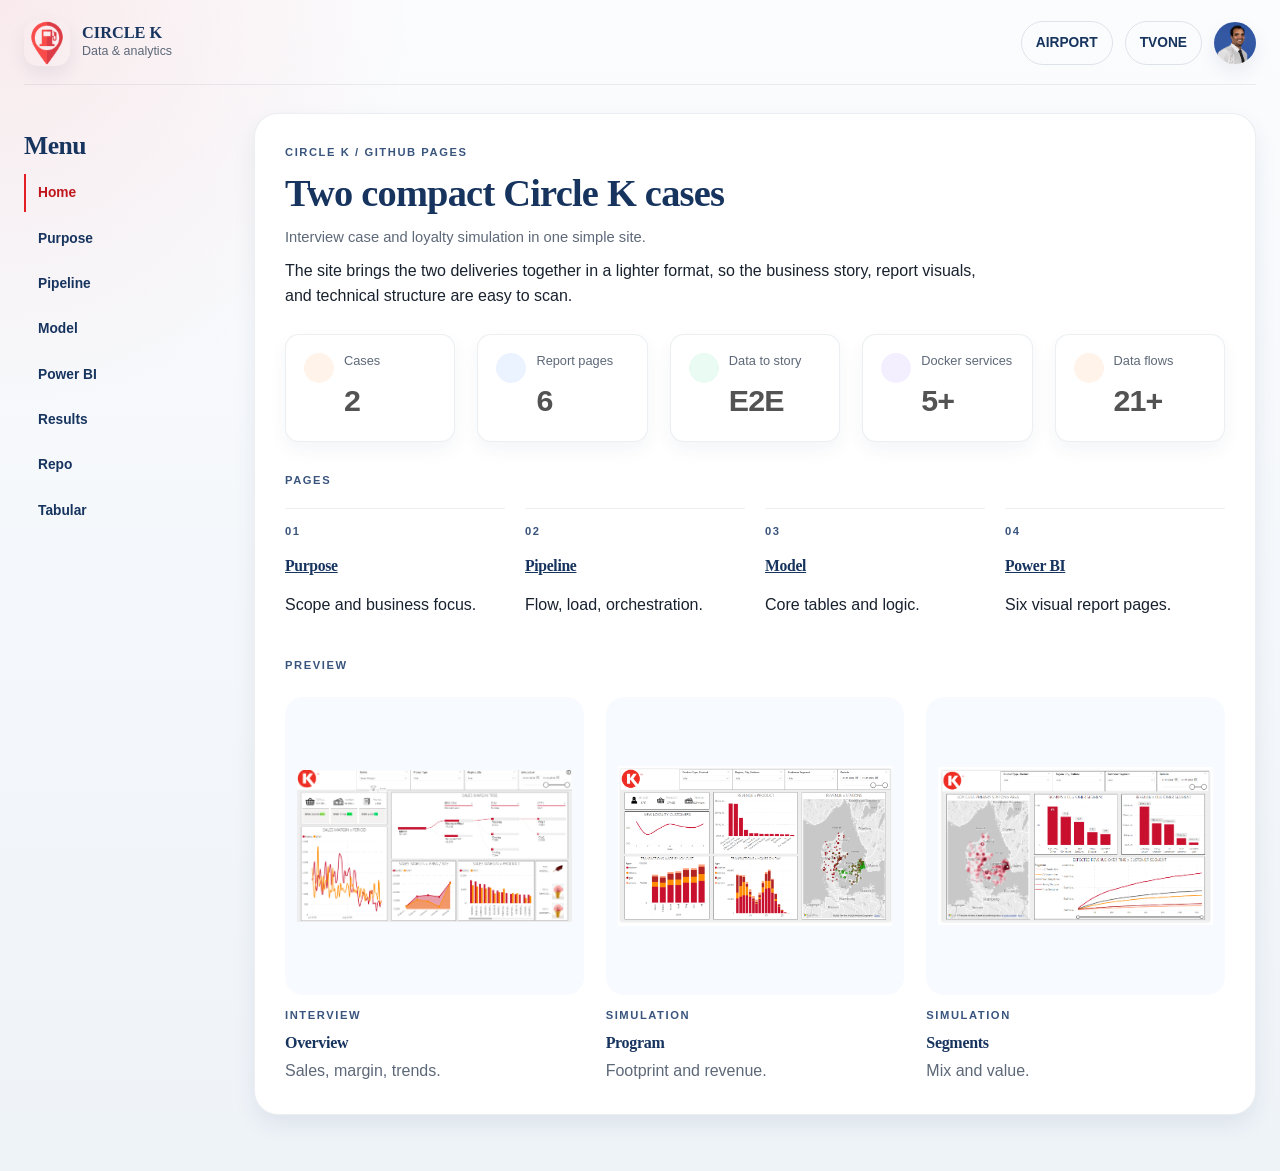
==== commit e4be79d2: "Updated Githubpages" ====
--- a/site/html/index.html
+++ b/site/html/index.html
@@ -15,12 +15,13 @@
       <a class="brand" href="./index.html">
         <img src="../assets/simulation/logo.png" alt="Circle K logo" />
         <div>
-          <div class="brand-title">Circle K Cases</div>
+          <div class="brand-title">CIRCLE K</div>
           <div class="brand-subtitle">Data &amp; analytics</div>
         </div>
       </a>
       <div class="topbar-actions">
         <a class="topbar-link" href="https://abrahimborgiprivat.github.io/AIRPORT/html/index.html" target="_blank" rel="noreferrer">AIRPORT</a>
+        <a class="topbar-link" href="https://abrahimborgiprivat.github.io/TVONE/html/index.html" target="_blank" rel="noreferrer">TVONE</a>
         <img class="topbar-profile" src="../assets/profile/AbrahimProfilePicture.jpg" alt="Abrahim Borgi profile picture" />
       </div>
     </header>
